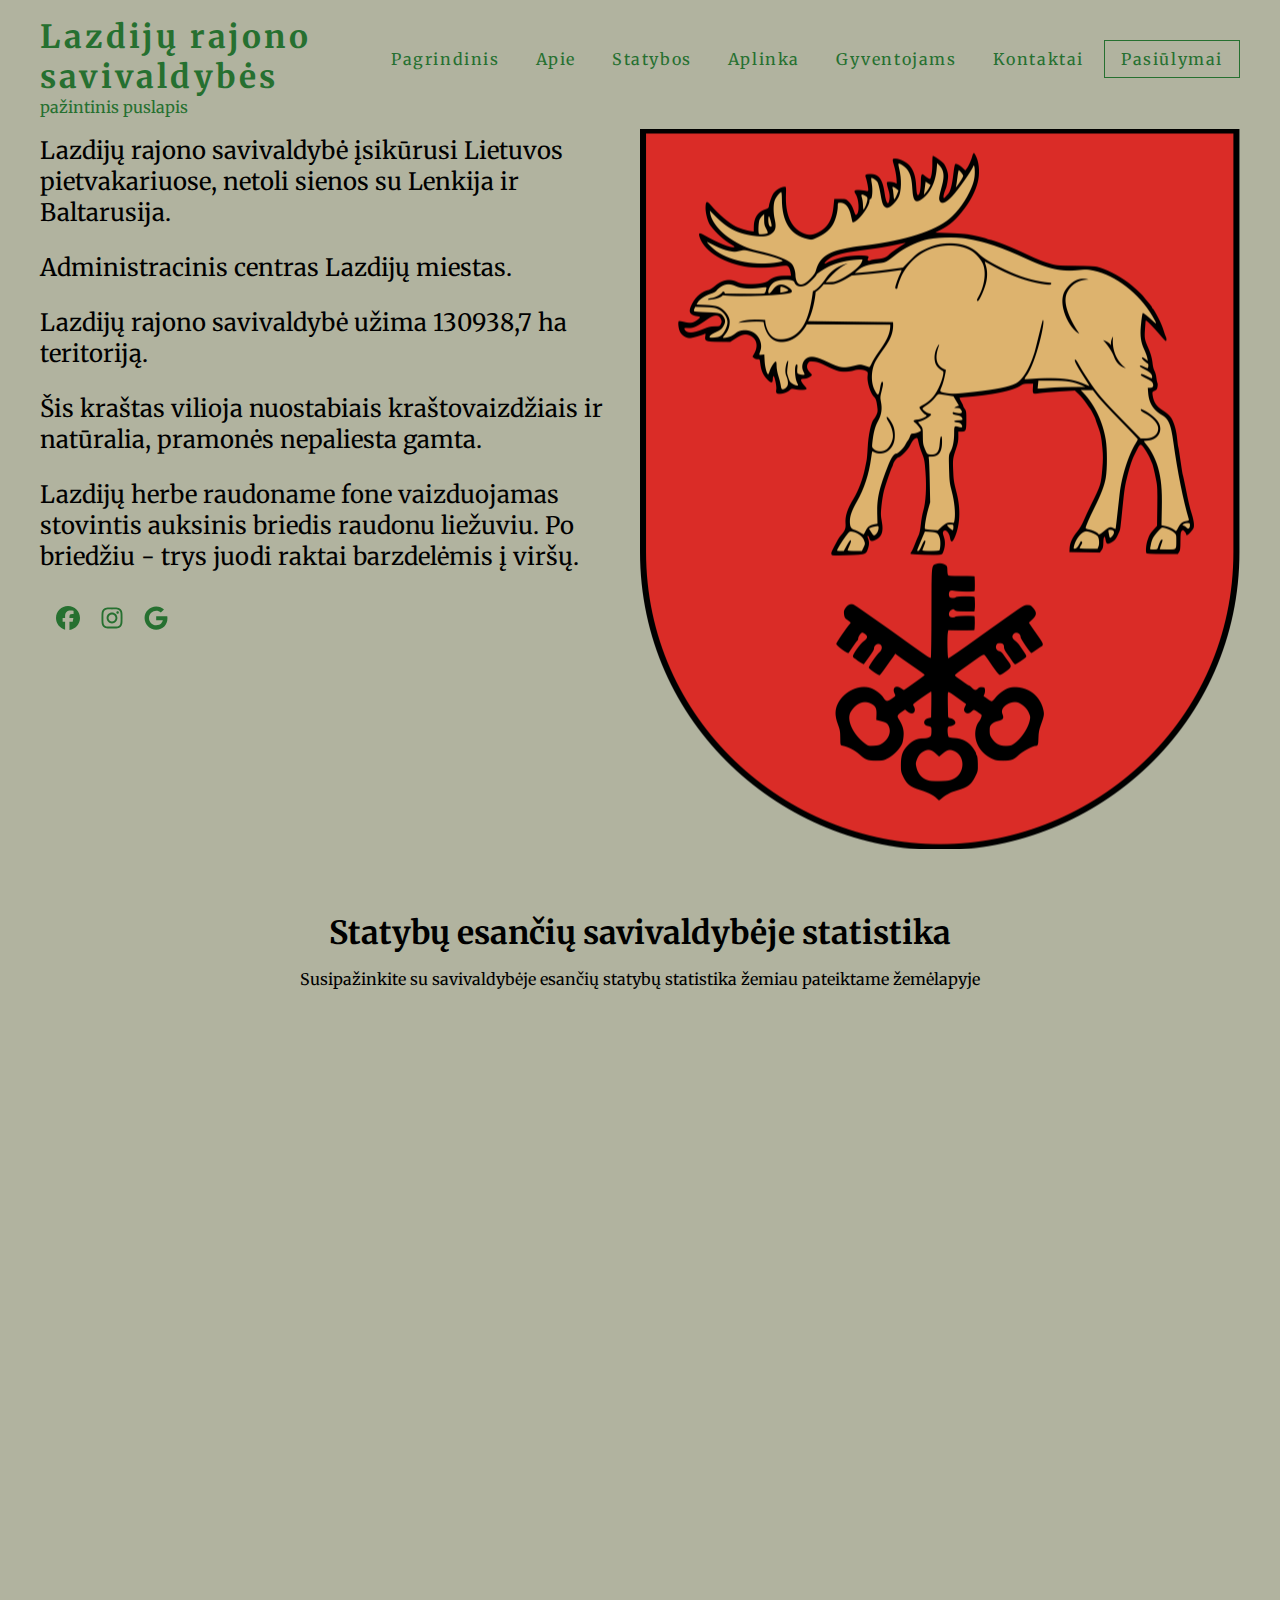
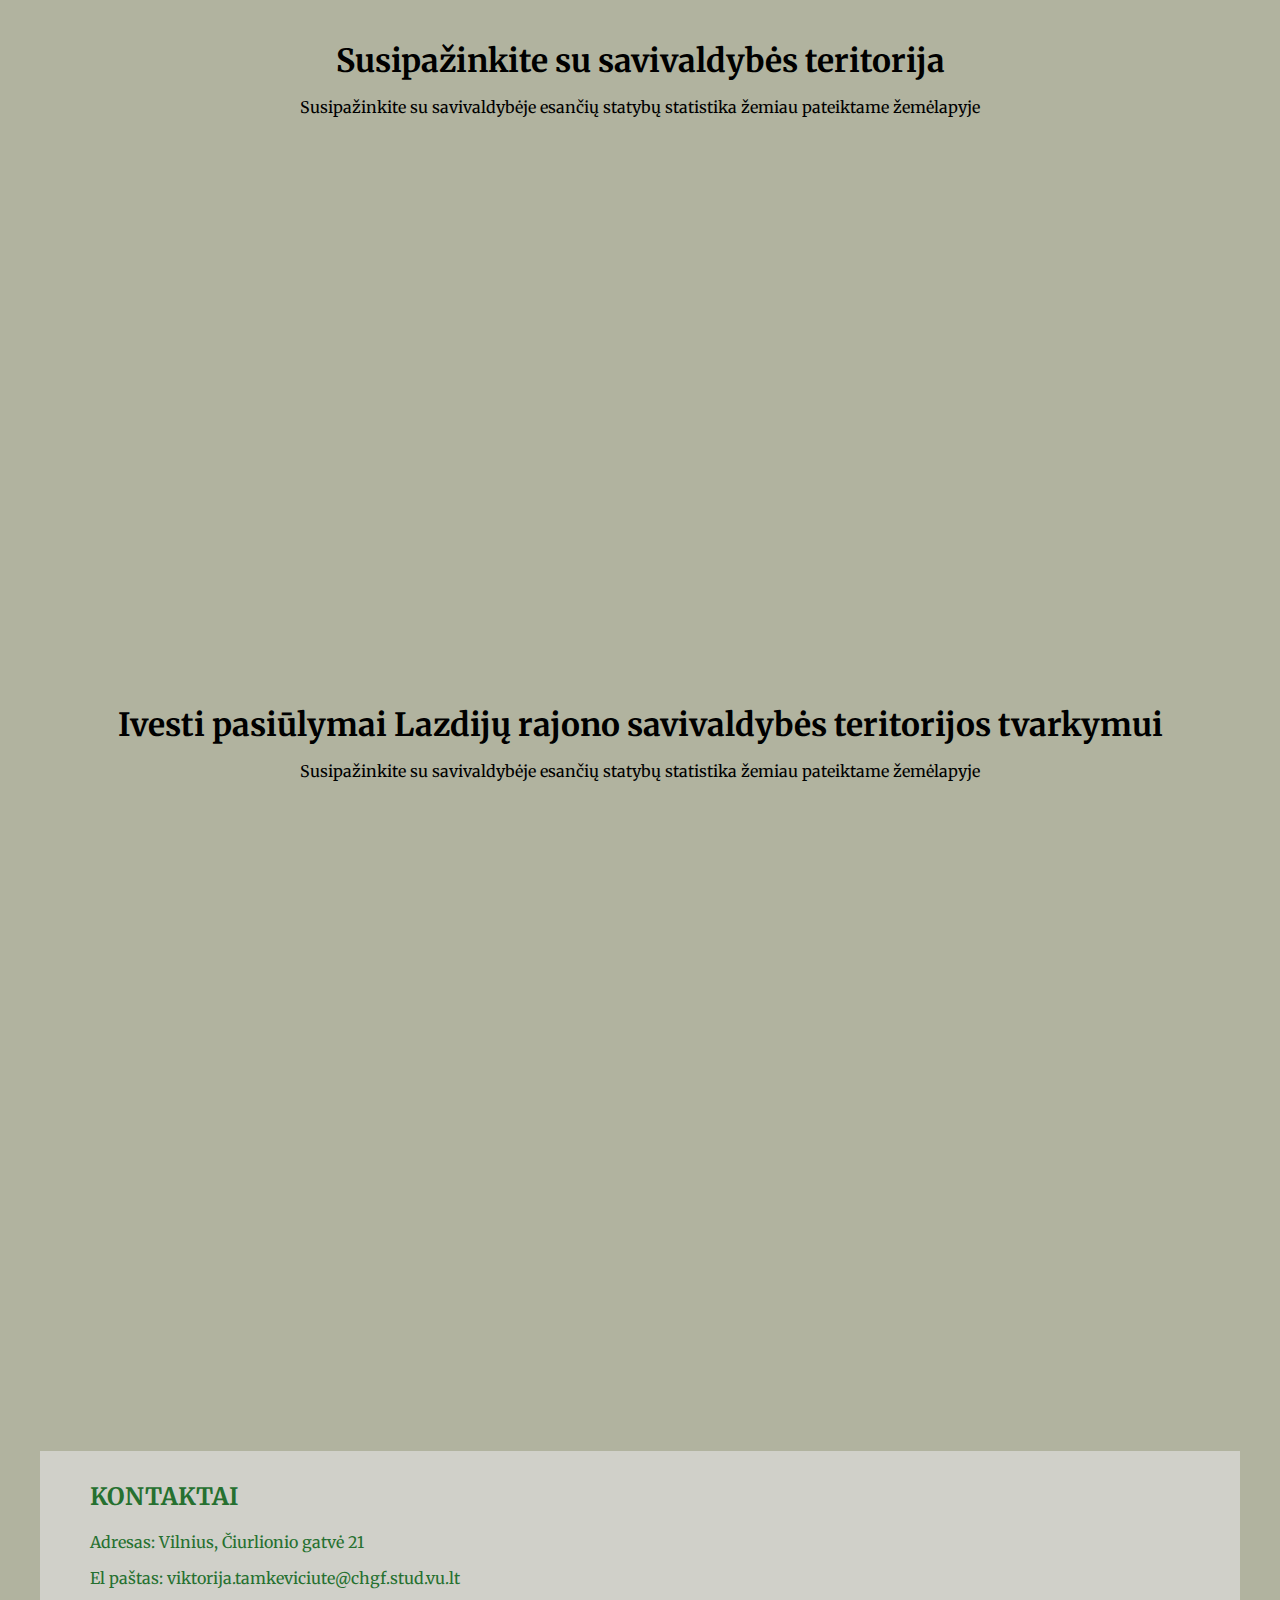
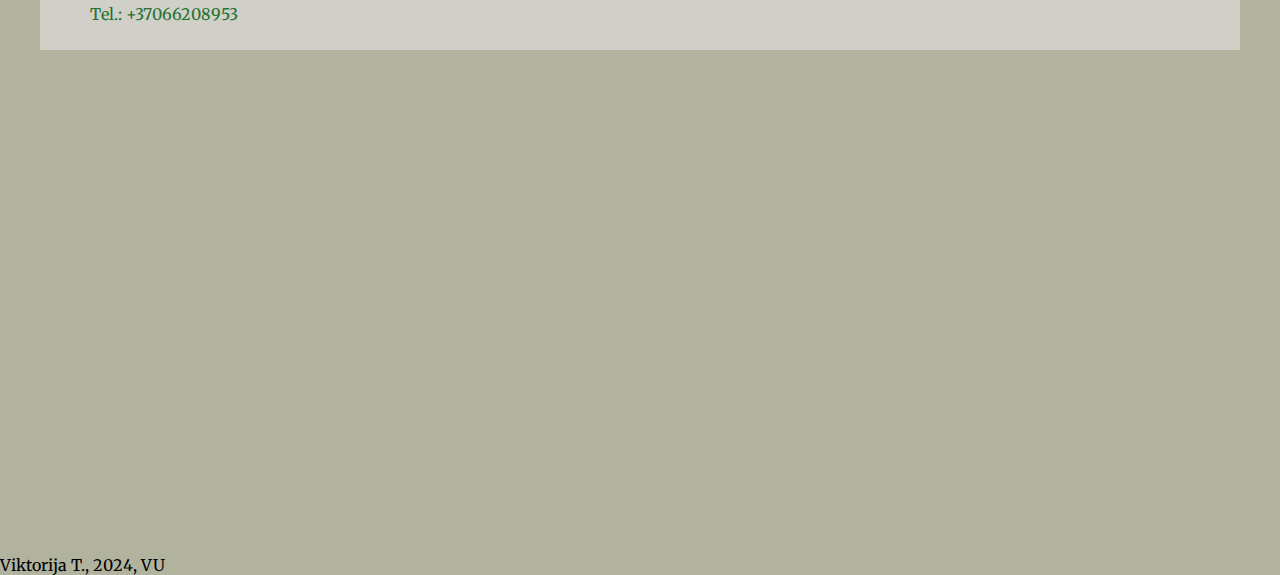
==== 4_darbas/index.html @ 9a382300 "Add files via upload" ====
<!DOCTYPE html>
<html lang="en">
  <head>
    <meta charset="UTF-8" />
    <meta name="viewport" content="width=device-width, initial-scale=1.0" >
    <title>Lazdijų rajono savivaldybė</title>
    <link rel="stylesheet" href="style/main.css" />

    <!-- Adding google fonts style -->
    <link rel="preconnect" href="https://fonts.googleapis.com" />
    <link rel="preconnect" href="https://fonts.gstatic.com" crossorigin />
    <link rel="preconnect" href="https://fonts.googleapis.com">
<link rel="preconnect" href="https://fonts.gstatic.com" crossorigin>
<link href="https://fonts.googleapis.com/css2?family=Merriweather:ital,wght@0,300;0,400;0,700;0,900;1,300;1,400;1,700;1,900&display=swap" rel="stylesheet">
  </head>
  <body>
    <div id="header">
      <div class="logo">
        <h1>Lazdijų rajono savivaldybės</h1>
        <p>pažintinis puslapis </p>
      </div>

      <div class="navigation">
        <a href="#index.html">Pagrindinis</a>
        <a href=>Apie</a>
        <a href="#map-statistics">Statybos</a>
        <a href=>Aplinka</a>
        <a href=>Gyventojams</a>
        <a href="#footer">Kontaktai</a>
        <a href="pranesk.html" class="btn-default">Pasiūlymai</a>
      </div>
    </div>

    <div id="intro">
      <div class="intro-img"></div>

      <div class="intro-text">
        
        <p>Lazdijų rajono savivaldybė įsikūrusi Lietuvos pietvakariuose, netoli sienos su Lenkija ir Baltarusija.</p>
        <p>Administracinis centras Lazdijų miestas.</p> 
        <p>Lazdijų rajono savivaldybė užima 130938,7 ha teritoriją.</p> 
        <p>Šis kraštas vilioja nuostabiais kraštovaizdžiais ir natūralia, pramonės nepaliesta gamta. </p>
        <p>Lazdijų herbe raudoname fone vaizduojamas stovintis auksinis briedis raudonu liežuviu. Po briedžiu - trys juodi raktai barzdelėmis į viršų. </p>
      </div>
        

    <div class="intro-social">
      <svg 
      xmlns="http://www.w3.org/2000/svg" 
      class="intro-icon"
      viewBox="0 0 512 512">
      
      <path 
      fill="currentColor"
      d="M512 256C512 114.6 397.4 0 256 0S0 114.6 0 256C0 376 82.7 476.8 194.2 504.5V334.2H141.4V256h52.8V222.3c0-87.1 39.4-127.5 125-127.5c16.2 0 44.2 3.2 55.7 6.4V172c-6-.6-16.5-1-29.6-1c-42 0-58.2 15.9-58.2 57.2V256h83.6l-14.4 78.2H287V510.1C413.8 494.8 512 386.9 512 256h0z"/>
    </svg>

      <svg
       xmlns="http://www.w3.org/2000/svg" 
      class="intro-icon"
      viewBox="0 0 448 512">
        <path 
        fill="currentColor"
        d="M224.1 141c-63.6 0-114.9 51.3-114.9 114.9s51.3 114.9 114.9 114.9S339 319.5 339 255.9 287.7 141 224.1 141zm0 189.6c-41.1 0-74.7-33.5-74.7-74.7s33.5-74.7 74.7-74.7 74.7 33.5 74.7 74.7-33.6 74.7-74.7 74.7zm146.4-194.3c0 14.9-12 26.8-26.8 26.8-14.9 0-26.8-12-26.8-26.8s12-26.8 26.8-26.8 26.8 12 26.8 26.8zm76.1 27.2c-1.7-35.9-9.9-67.7-36.2-93.9-26.2-26.2-58-34.4-93.9-36.2-37-2.1-147.9-2.1-184.9 0-35.8 1.7-67.6 9.9-93.9 36.1s-34.4 58-36.2 93.9c-2.1 37-2.1 147.9 0 184.9 1.7 35.9 9.9 67.7 36.2 93.9s58 34.4 93.9 36.2c37 2.1 147.9 2.1 184.9 0 35.9-1.7 67.7-9.9 93.9-36.2 26.2-26.2 34.4-58 36.2-93.9 2.1-37 2.1-147.8 0-184.8zM398.8 388c-7.8 19.6-22.9 34.7-42.6 42.6-29.5 11.7-99.5 9-132.1 9s-102.7 2.6-132.1-9c-19.6-7.8-34.7-22.9-42.6-42.6-11.7-29.5-9-99.5-9-132.1s-2.6-102.7 9-132.1c7.8-19.6 22.9-34.7 42.6-42.6 29.5-11.7 99.5-9 132.1-9s102.7-2.6 132.1 9c19.6 7.8 34.7 22.9 42.6 42.6 11.7 29.5 9 99.5 9 132.1s2.7 102.7-9 132.1z"/>
      </svg>
      
         <svg 
         xmlns="http://www.w3.org/2000/svg" 
         class="intro-icon"
         viewBox="0 0 488 512">
          <path 
          fill="currentColor"
          d="M488 261.8C488 403.3 391.1 504 248 504 110.8 504 0 393.2 0 256S110.8 8 248 8c66.8 0 123 24.5 166.3 64.9l-67.5 64.9C258.5 52.6 94.3 116.6 94.3 256c0 86.5 69.1 156.6 153.7 156.6 98.2 0 135-70.4 140.8-106.9H248v-85.3h236.1c2.3 12.7 3.9 24.9 3.9 41.4z"/>
        </svg>
    </div>

    
    

    <div id="map-statistics">
      <h3> Statybų esančių savivaldybėje statistika</h3>
      <p>
        Susipažinkite su savivaldybėje esančių statybų statistika žemiau pateiktame žemėlapyje
      </p>
      <div class="iframe-map">
        <iframe src="https://lazdijusav.000webhostapp.com/1_praktinis/?fbclid=IwAR0ei5nKjT_XnlvSgkSEYWovfhfNKPCKwbio-o-dUTYCLmKQ69P4eUsZxkY"></iframe>
      </div>
    </div>

    <div id="geoportal-map">
      <h3> Susipažinkite su savivaldybės teritorija</h3>
      <p>
        Susipažinkite su savivaldybėje esančių statybų statistika žemiau pateiktame žemėlapyje
      </p>
      <div class="iframe-map">
        <iframe src="https://vikatam.github.io/2_praktinis/"></iframe>
      </div>
    </div>

    <div id="content-maps">
      <h3> Ivesti pasiūlymai Lazdijų rajono savivaldybės teritorijos tvarkymui</h3>
      <p>
        Susipažinkite su savivaldybėje esančių statybų statistika žemiau pateiktame žemėlapyje
      </p>
      <div class="maps">
        <iframe src="https://vu-lt.maps.arcgis.com/apps/webappviewer/index.html?id=b3174d7bcd78442089cfe914199f2a8d"></iframe>
      </div>
    </div>

    
  
  
  


  <div id="footer">
  </div>


    <div class="contact-info">
      <h2>KONTAKTAI</h2>
      <p>Adresas: Vilnius, Čiurlionio gatvė 21</p>
      <p>El paštas: viktorija.tamkeviciute@chgf.stud.vu.lt</p>
      <p>Tel.: +37066208953</p>
    </div>

    <div class="map-container">
      <iframe src="https://www.google.com/maps/embed?pb=!1m18!1m12!1m3!1d2306.540074148644!2d25.257229976335385!3d54.68252317391567!2m3!1f0!2f0!3f0!3m2!1i1024!2i768!4f13.1!3m3!1m2!1s0x46dd940b3641eed1%3A0x3ec1ca5d498dc219!2sVU%20Chemijos%20ir%20geomoksl%C5%B3%20fakultetas!5e0!3m2!1slt!2slt!4v1715939649672!5m2!1slt!2slt" width="100%" height="450" style="border:0;" allowfullscreen="" loading="lazy"></iframe>
      </div>
    
</div>

    <div class="content-row">
      <div class="content-column">Viktorija T., 2024, VU</div>
  
    </div>

  </body>
</html>
---- 4_darbas/style/main.css ----
html, body {
    font-family: "Merriweather", serif;;
    background-color: #B1B39F;
    margin: 0;
    padding: 0;
  }
  
  html {
      scroll-behavior: smooth;
  }
  
  @media screen and (prefers-reduced-motion: reduce) {
      html {
          scroll-behavior: auto;
      }
  }
  
  /* 
  
    Header
  
  */
  
  #header {
    width: 1200px;
    margin: 0 auto;
    color: #267030;
    padding: 1px 0;
  }
  
  .logo {
    width: 25%;
    float: left;
    padding: 1em 0;
  }
  
    .logo h1, .logo p {
      margin: 0;
      padding: 0;
    }
  
    .logo h1 {
      
      letter-spacing: 0.1em;
    }
  
  .navigation {
    float: right;
    text-align: right;
    color:#267030;
    padding-top: 3em;
    width: 75%;
  }
  
    .navigation a {
      padding: 0.5em 1em;
      text-decoration: none;
      letter-spacing: 0.10em;
      color: #267030;
    }
  
    .navigation a:hover {
      color: #D1D4BC;
    }
  
  /* 
  
    Intro
  
  */
  
  #intro {
    width: 1200px;
    margin: 0 auto;
    padding: 1px 0;
  }

  .intro-img {
    height: 600px;
    background-image: url(../img/Lazdijai_COA.svg1.png);
    background-size:auto;
    background-position: center;
    width: 50%;
    margin-top: 60px;
    padding-top: 120px;
    float: right;
    
  }



  /* 
    Stilius skirtas mygtukams
  */
  
  .btn-default {
    border: 1px solid #267030;
  }
  
    .btn-default:hover {
    background-color:#818274;
    color: #267030;
    }
  
  
  
  .intro-icon {
    height: 1.5em;
    width: 1.5em;
    margin-left: 1em;
    
  }
  
    .intro-icon:hover {
      color: #D1D4BC;  }
  
  .intro-text {
    font-size: 1.5em;
    padding-top: 4.5em;
    width: 50%;
  }
  
  


  .intro-social {
    
    float: left;
    text-align: right;
    color:#267030;
    
    margin: 0 auto;
    padding: 10px 0;

 }
  
  #map-statistics {
    text-align: center;
    padding-top: 2em;
    clear: both;
  }
  h3 {
    font-size: 2em;
    margin-bottom: 0em;
    text-align: center;
  }
  
  .iframe-map iframe {
    width: 100%;
    height: 600px;
    border: 0;
  }
   
  #content-maps {
    text-align: center;
    padding-top: 2em;
    clear: both;
  }

  .maps iframe {
    width: 100%;
    height: 600px;
    border: 0;
    clear: both;
  }

  #geoportal-map {
    width: 100%;
    height: 600px;
    border: 0;
    text-align: center;
    
    
  }

  .contact-info {
    width: 1100px;
    margin: 50px auto;
    color:#267030;;
    padding: 10px 50px;
    background-color: #d0d0c9;
  }
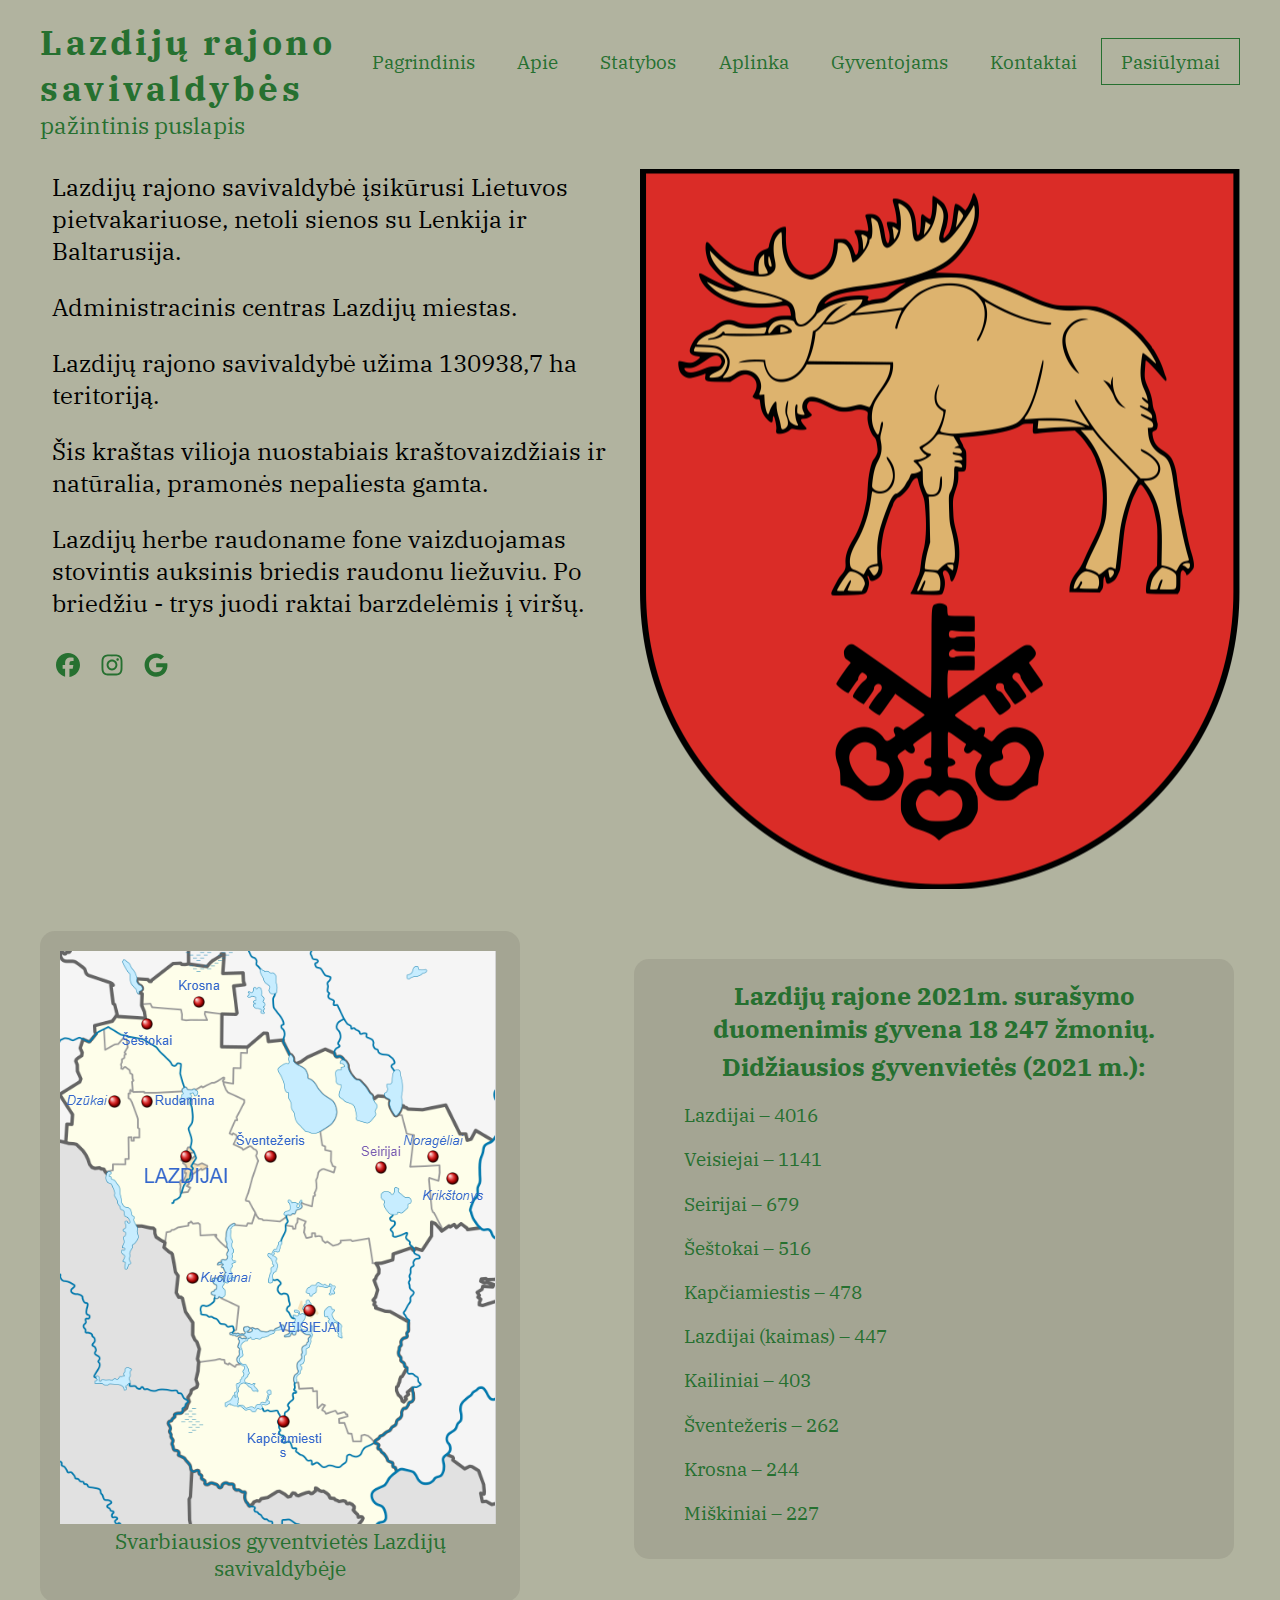
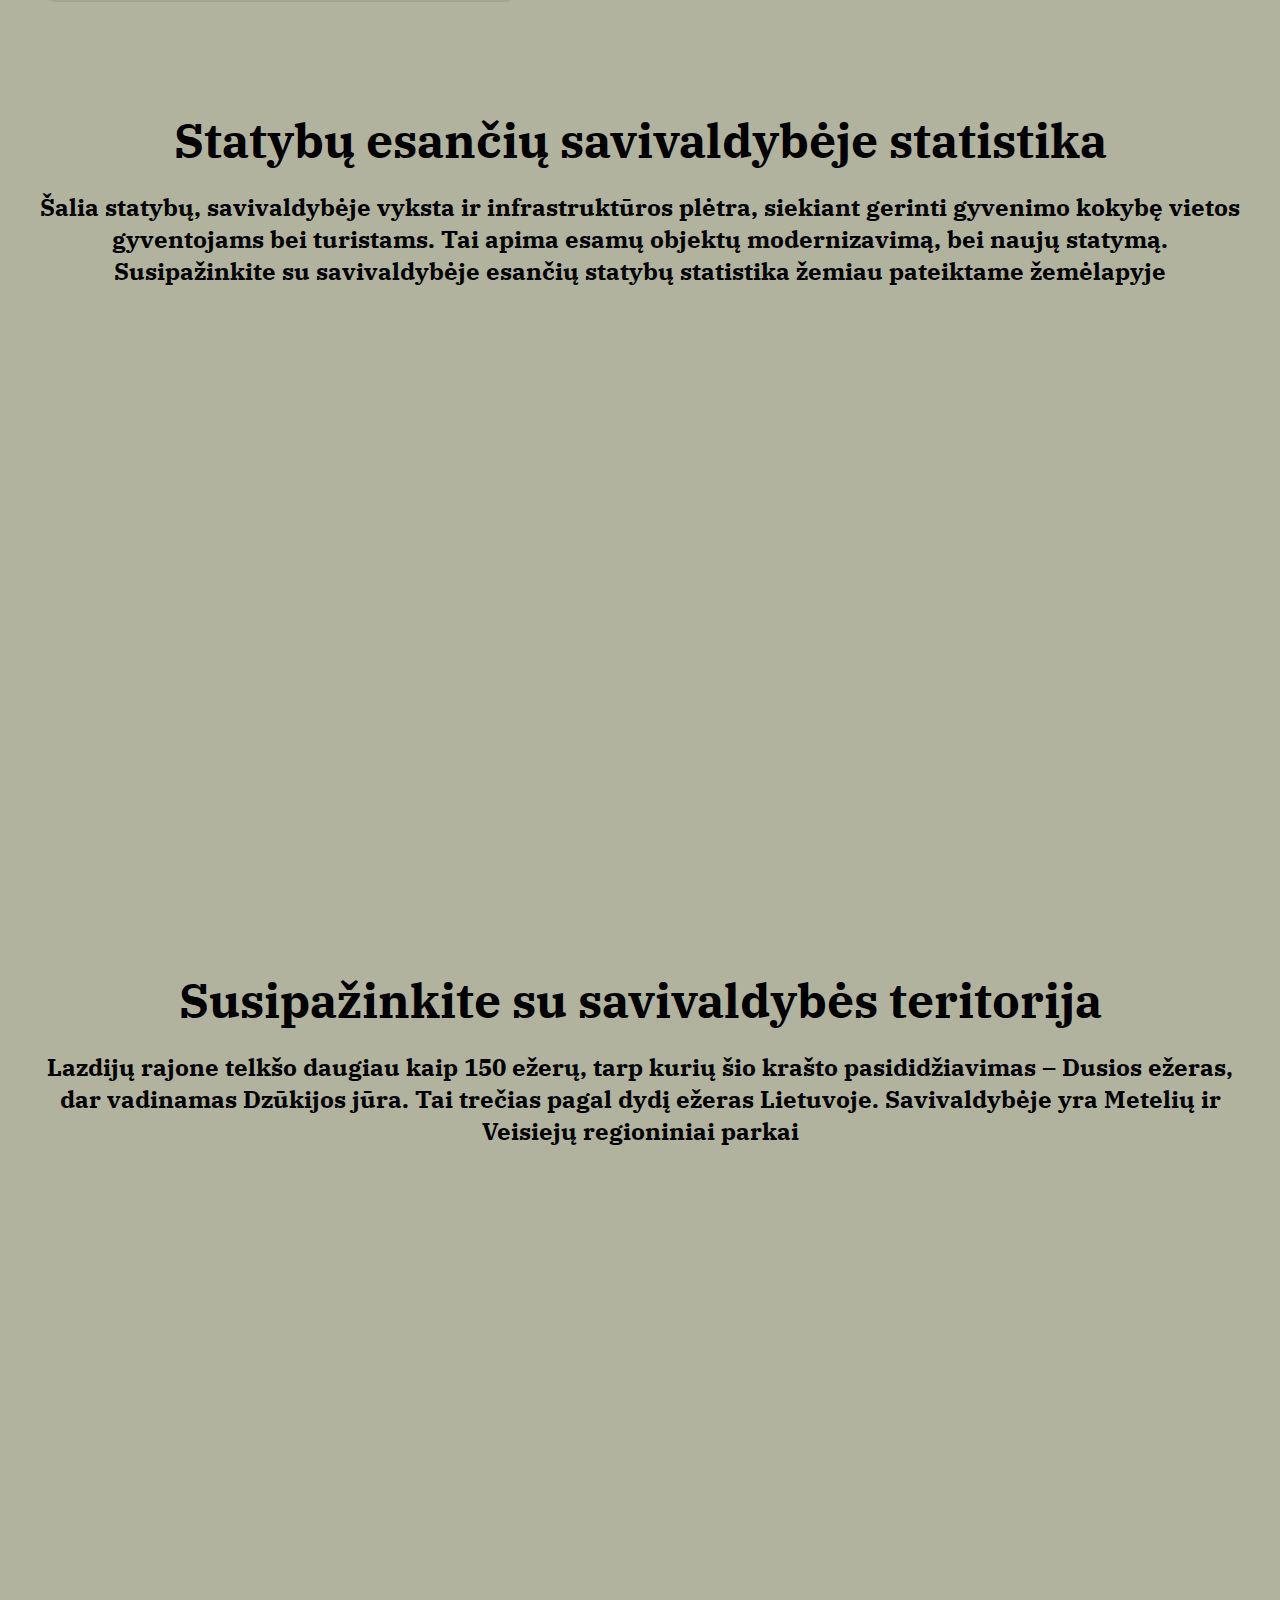
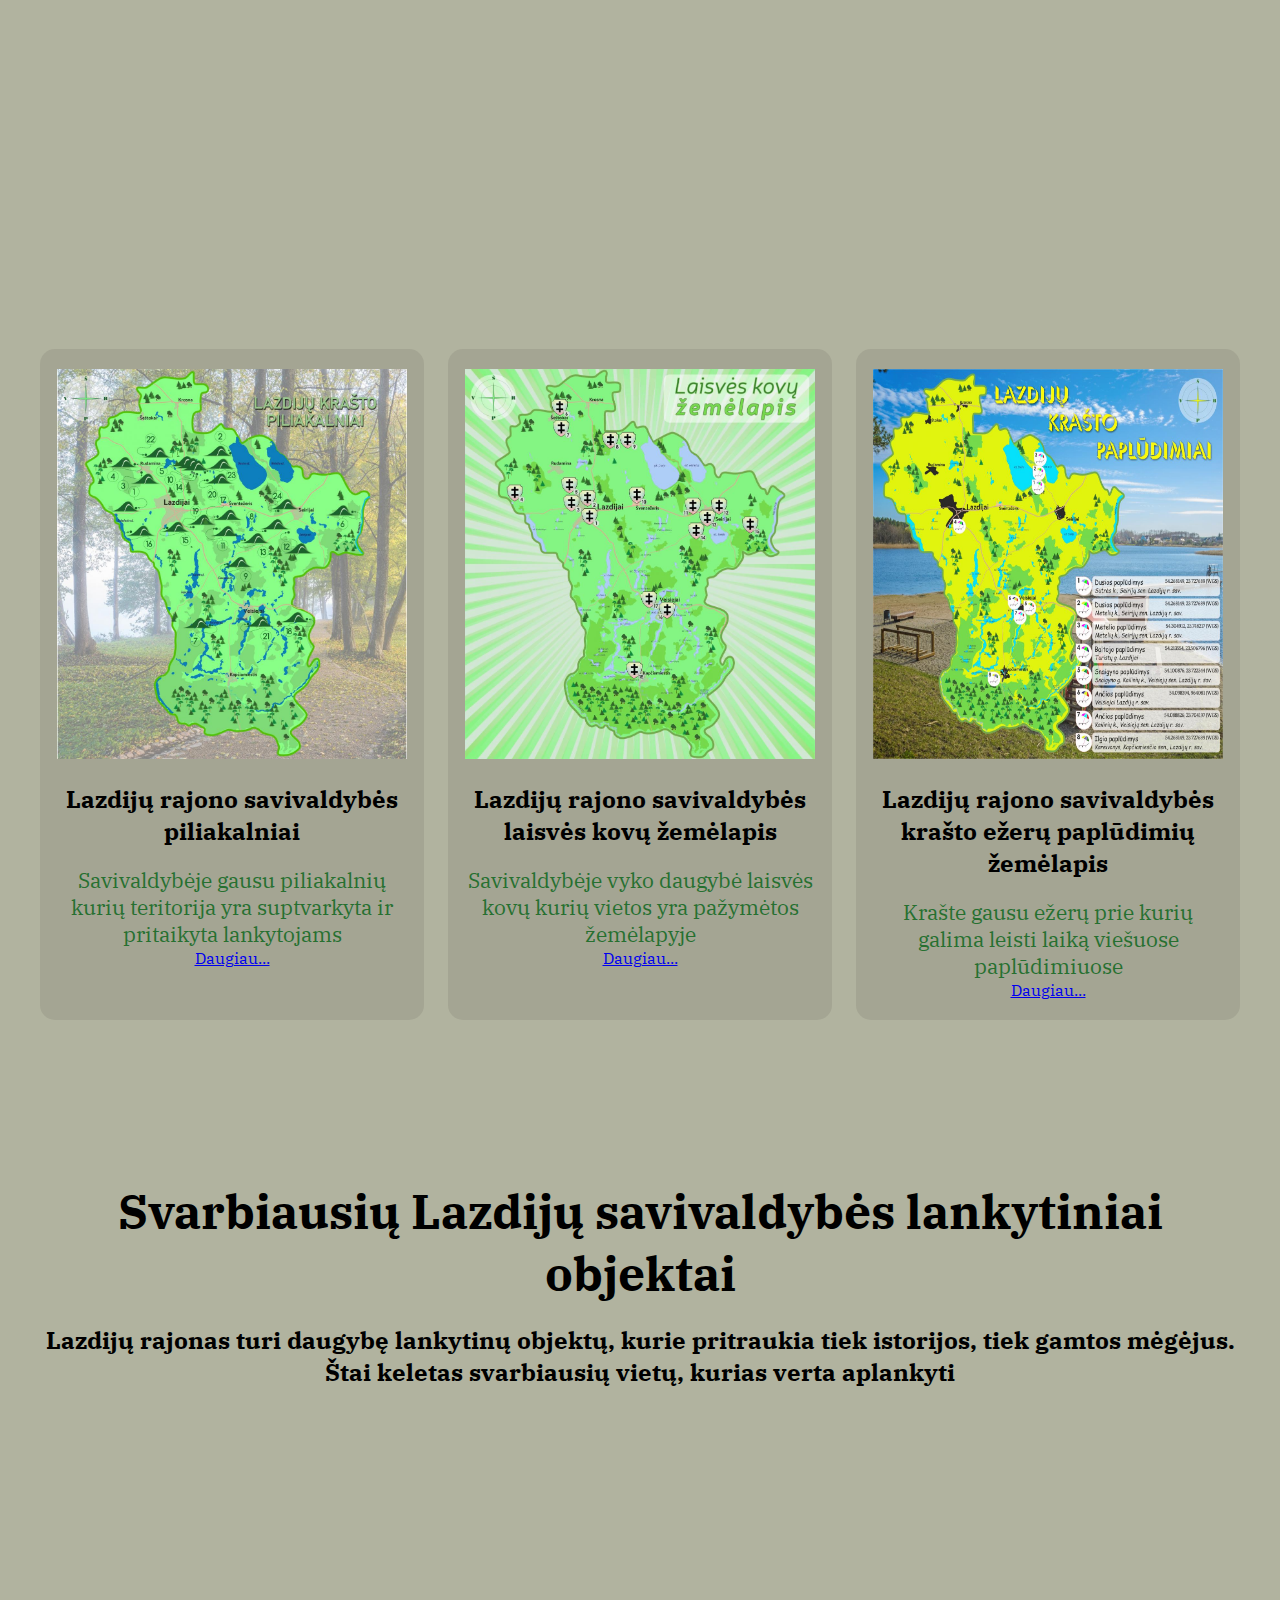
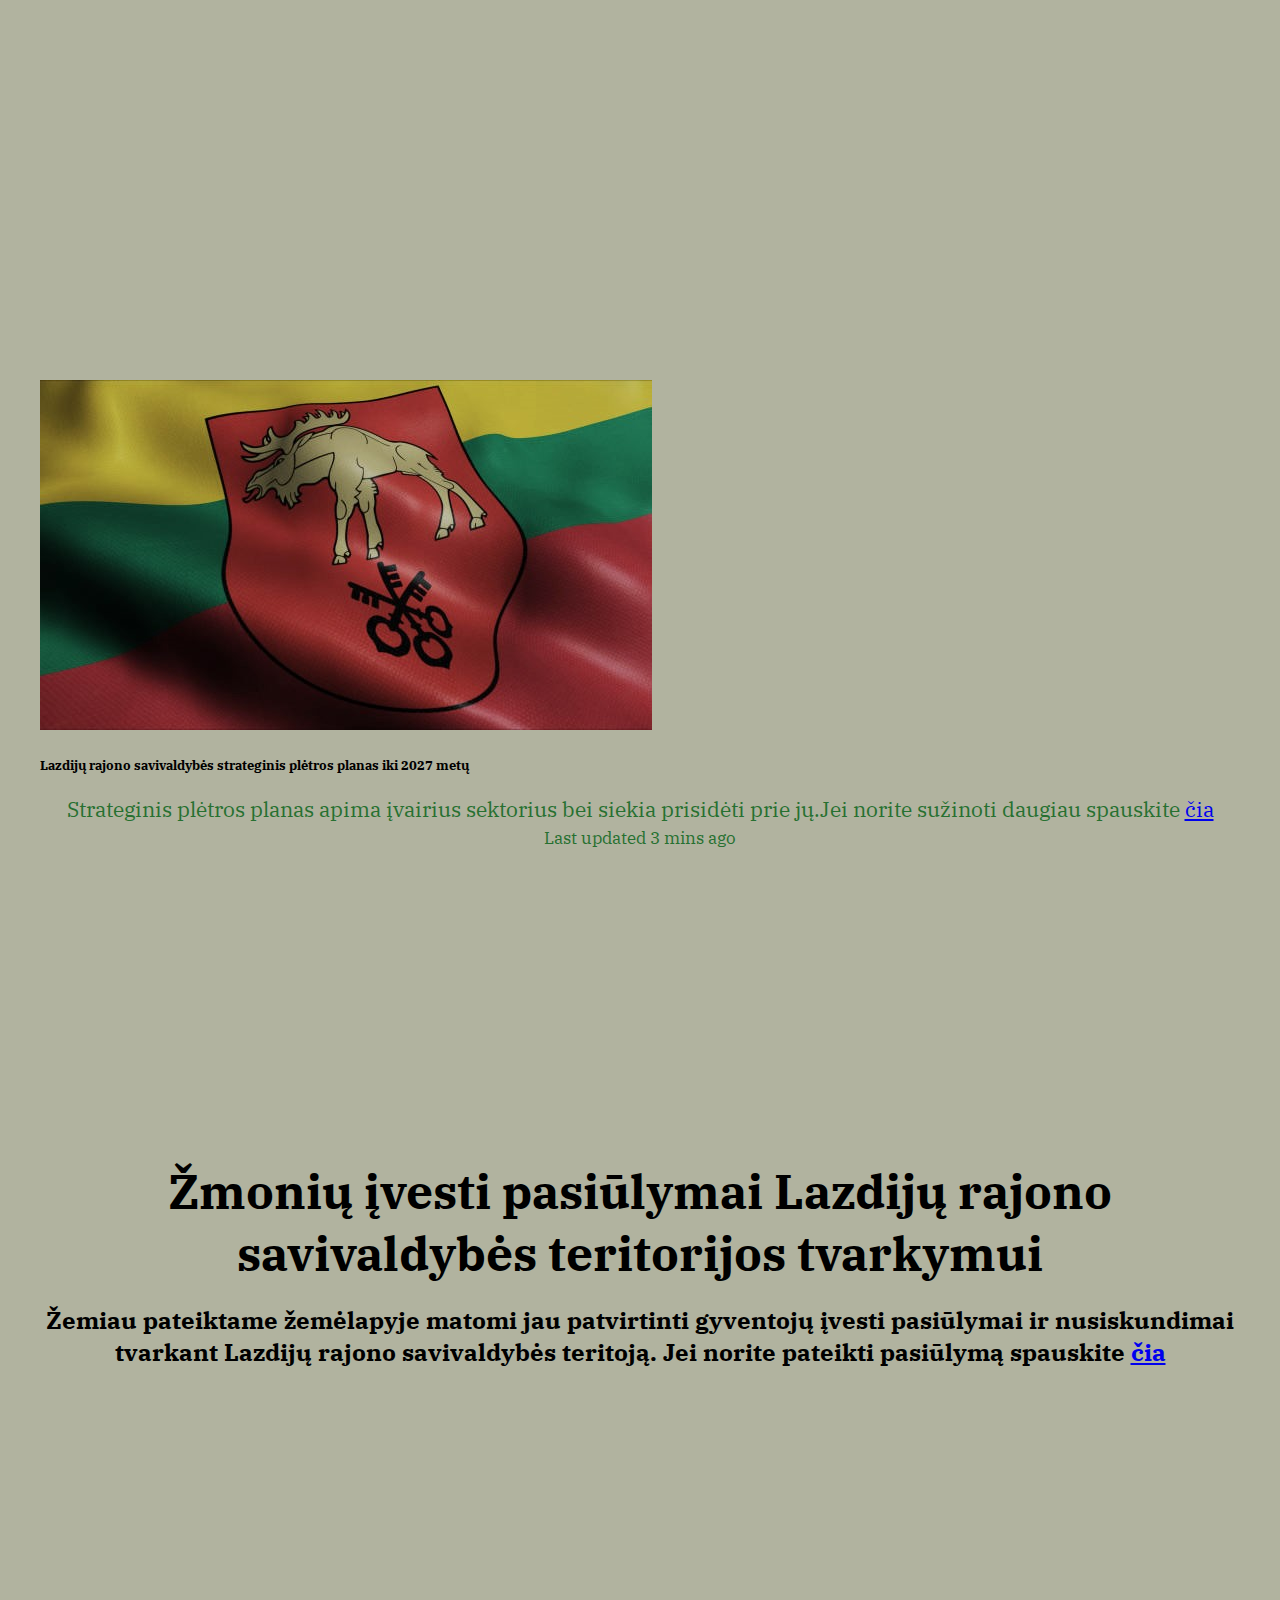
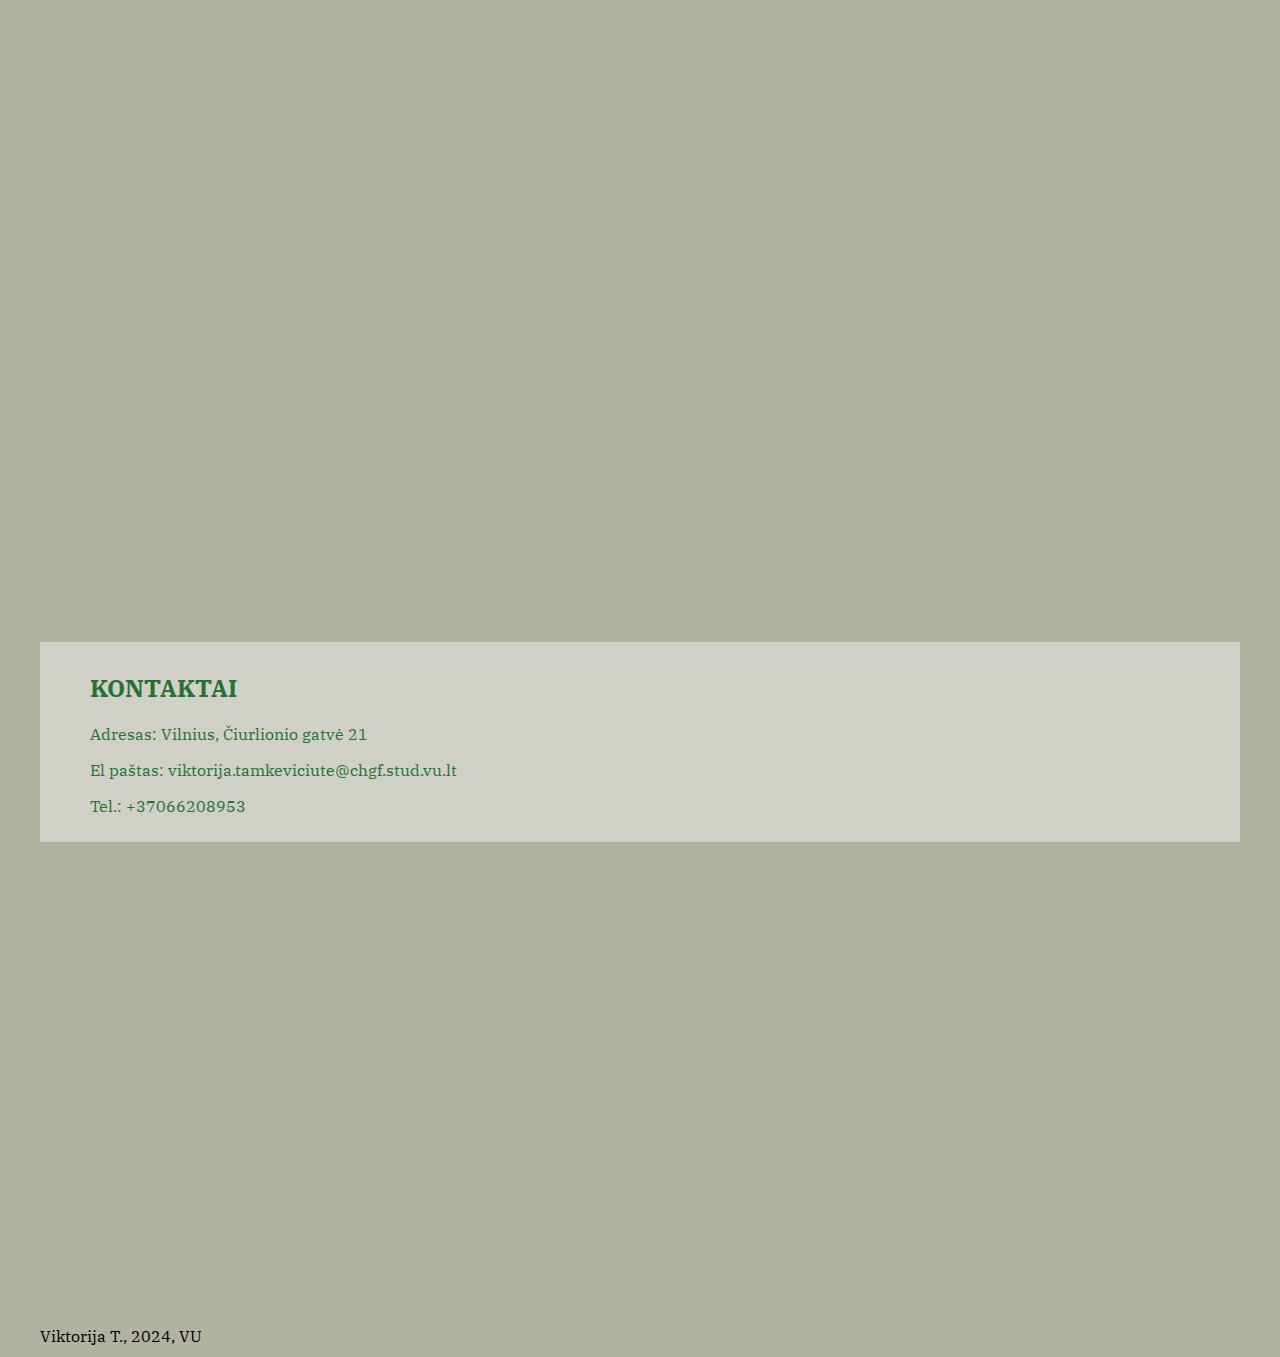
==== commit 924d8c60: "Mega pakeitimai" ====
--- a/4_darbas/index.html
+++ b/4_darbas/index.html
@@ -7,11 +7,10 @@
     <link rel="stylesheet" href="style/main.css" />
 
     <!-- Adding google fonts style -->
-    <link rel="preconnect" href="https://fonts.googleapis.com" />
-    <link rel="preconnect" href="https://fonts.gstatic.com" crossorigin />
     <link rel="preconnect" href="https://fonts.googleapis.com">
 <link rel="preconnect" href="https://fonts.gstatic.com" crossorigin>
-<link href="https://fonts.googleapis.com/css2?family=Merriweather:ital,wght@0,300;0,400;0,700;0,900;1,300;1,400;1,700;1,900&display=swap" rel="stylesheet">
+<link href="https://fonts.googleapis.com/css2?family=Bitter:ital,wght@0,100..900;1,100..900&family=IBM+Plex+Serif:ital,wght@0,100;0,200;0,300;0,400;0,500;0,600;0,700;1,100;1,200;1,300;1,400;1,500;1,600;1,700&family=Lexend:wght@100..900&family=Libre+Baskerville:ital,wght@0,400;0,700;1,400&family=Lora:ital,wght@0,400..700;1,400..700&family=Noto+Serif:ital,wght@0,100..900;1,100..900&display=swap" rel="stylesheet">
+
   </head>
   <body>
     <div id="header">
@@ -20,15 +19,18 @@
         <p>pažintinis puslapis </p>
       </div>
 
-      <div class="navigation">
-        <a href="#index.html">Pagrindinis</a>
-        <a href=>Apie</a>
-        <a href="#map-statistics">Statybos</a>
-        <a href=>Aplinka</a>
-        <a href=>Gyventojams</a>
-        <a href="#footer">Kontaktai</a>
-        <a href="pranesk.html" class="btn-default">Pasiūlymai</a>
-      </div>
+      
+        <div class="navigation">
+          <a href="index.html#header">Pagrindinis</a>
+          <a href="index.html#apie">Apie</a>
+          <a href="index.html#map-statistics">Statybos</a>
+          <a href="index.html#geoportal-map">Aplinka</a>
+          <a href="index.html#content-maps">Gyventojams</a>
+          <a href="kontaktai.html">Kontaktai</a>
+          <a href="pranesk.html" class="btn-default">Pasiūlymai</a>
+        </div>
+      </div>
+     
     </div>
 
     <div id="intro">
@@ -36,7 +38,7 @@
 
       <div class="intro-text">
         
-        <p>Lazdijų rajono savivaldybė įsikūrusi Lietuvos pietvakariuose, netoli sienos su Lenkija ir Baltarusija.</p>
+        <p> Lazdijų rajono savivaldybė įsikūrusi Lietuvos pietvakariuose, netoli sienos su Lenkija ir Baltarusija.</p>
         <p>Administracinis centras Lazdijų miestas.</p> 
         <p>Lazdijų rajono savivaldybė užima 130938,7 ha teritoriją.</p> 
         <p>Šis kraštas vilioja nuostabiais kraštovaizdžiais ir natūralia, pramonės nepaliesta gamta. </p>
@@ -72,68 +74,148 @@
           fill="currentColor"
           d="M488 261.8C488 403.3 391.1 504 248 504 110.8 504 0 393.2 0 256S110.8 8 248 8c66.8 0 123 24.5 166.3 64.9l-67.5 64.9C258.5 52.6 94.3 116.6 94.3 256c0 86.5 69.1 156.6 153.7 156.6 98.2 0 135-70.4 140.8-106.9H248v-85.3h236.1c2.3 12.7 3.9 24.9 3.9 41.4z"/>
         </svg>
-    </div>
+        </div>
+
+        <!-- Apie -->
 
     
+        <div id="apie">
+
+         <div class="card" style="width: 30rem;">
+         <img src="img/Ekrano kopija 2024-05-19 232248.png" class="card-img-sav" alt="Svarbiausios gyvenvietės savivaldybėje">
+         <div class="card-body">
+          <p class="card-text">Svarbiausios gyventvietės Lazdijų savivaldybėje</p>      
+          </div>
+         </div>
+   
+       <div class="aprasymas">
+        
+        <h3>Lazdijų rajone 2021m. surašymo duomenimis gyvena 18 247 žmonių. </h3>
+        <h3>Didžiausios gyvenvietės (2021 m.):</h3>
+
+        <p>Lazdijai – 4016 </p>
+        <p>Veisiejai – 1141</p>
+        <p>Seirijai – 679</p>
+        <p>Šeštokai – 516</p>
+        <p>Kapčiamiestis – 478</p>
+        <p>Lazdijai (kaimas) – 447</p>
+        <p>Kailiniai – 403</p>
+        <p>Šventežeris – 262</p>
+        <p>Krosna – 244</p>
+        <p>Miškiniai – 227</p> 
+      </div>
     
-
-    <div id="map-statistics">
-      <h3> Statybų esančių savivaldybėje statistika</h3>
-      <p>
-        Susipažinkite su savivaldybėje esančių statybų statistika žemiau pateiktame žemėlapyje
-      </p>
-      <div class="iframe-map">
-        <iframe src="https://lazdijusav.000webhostapp.com/1_praktinis/?fbclid=IwAR0ei5nKjT_XnlvSgkSEYWovfhfNKPCKwbio-o-dUTYCLmKQ69P4eUsZxkY"></iframe>
-      </div>
-    </div>
-
-    <div id="geoportal-map">
+      
+
+      <div id="map-statistics">
+        <h3> Statybų esančių savivaldybėje statistika</h3>
+         <h2>
+          Šalia statybų, savivaldybėje vyksta ir infrastruktūros plėtra, siekiant gerinti gyvenimo kokybę vietos gyventojams bei turistams. Tai apima esamų objektų modernizavimą, bei naujų statymą. Susipažinkite su savivaldybėje esančių statybų statistika žemiau pateiktame žemėlapyje
+         </h2>
+         <div class="iframe-map">
+         <iframe src="https://lazdijusav.000webhostapp.com/1_praktinis/?fbclid=IwAR0ei5nKjT_XnlvSgkSEYWovfhfNKPCKwbio-o-dUTYCLmKQ69P4eUsZxkY"></iframe>
+         </div>
+
+        </div>
+         
+     </div>
+     
+
+     <div id="geoportal-map">
       <h3> Susipažinkite su savivaldybės teritorija</h3>
-      <p>
-        Susipažinkite su savivaldybėje esančių statybų statistika žemiau pateiktame žemėlapyje
-      </p>
-      <div class="iframe-map">
-        <iframe src="https://vikatam.github.io/2_praktinis/"></iframe>
+       <h2>
+        Lazdijų rajone telkšo daugiau kaip 150 ežerų, tarp kurių šio krašto pasididžiavimas – Dusios ežeras, dar vadinamas Dzūkijos jūra. Tai trečias pagal dydį ežeras Lietuvoje. Savivaldybėje yra Metelių ir Veisiejų regioniniai parkai 
+       </h2>
+      <div class="maps">
+        <iframe src="/2_darbas/"></iframe>
+      </div>
+    </div>
+
+<div id="turizmas">
+
+
+  <div class="atskiri" style="width: 18rem;">
+    <img src="img/Lazdijų krašto piliakalniai 1.jpg" class="card-img-top" alt=" Lazdijų rajono savivaldybės piliakalniai">
+    <div class="card-body">
+      <h2 class="card-title">Lazdijų rajono savivaldybės piliakalniai</h2>
+      <p class="card-text">Savivaldybėje gausu piliakalnių kurių teritorija yra suptvarkyta ir pritaikyta lankytojams</p>
+      <a href="https://www.lazdijai-turizmas.lt/data/ckfinder/files/Lazdij%c5%b3+kra%c5%a1to+piliakalni%c5%b3+%c5%beem%c4%97lapis.pdf" class="btn btn-primary">Daugiau...</a>
+    </div>
+  </div>
+
+  <div class="atskiri" style="width: 18rem;">
+    <img src="img/Laisvės kovų žemėlapis 1.jpg" class="card-img-top" alt=" Lazdijų rajono laisv4s kovos">
+    <div class="card-body">
+      <h2 class="card-title">Lazdijų rajono savivaldybės laisvės kovų žemėlapis</h2>
+      <p class="card-text">Savivaldybėje vyko daugybė laisvės kovų kurių vietos yra pažymėtos žemėlapyje</p>
+      <a href="https://www.lazdijai-turizmas.lt/data/ckfinder/files/Laisv%c4%97s+kov%c5%b3+%c5%beem%c4%97lapis.pdf" class="btn btn-primary">Daugiau...</a>
+    </div>
+  </div>
+  
+  <div class="atskiri" style="width: 18rem;">
+    <img src="img/Paplūdimių žemėlapis 2.jpg" class="card-img-top" alt=" Lazdijų rajono savivaldybės paplūdymiai">
+    <div class="card-body">
+      <h2 class="card-title">Lazdijų rajono savivaldybės krašto ežerų paplūdimių žemėlapis</h2>
+      <p class="card-text">Krašte gausu ežerų prie kurių galima leisti laiką viešuose paplūdimiuose</p>
+      <a href="https://www.lazdijai-turizmas.lt/data/ckfinder/files/Leidinys+%C5%BEvejyba+Lazdij%C5%B3+rajone.pdf" class="btn btn-primary">Daugiau...</a>
+    </div>
+  </div>
+
+</div>
+
+   
+
+    <div id="atlasas">
+      <h3> Svarbiausių Lazdijų savivaldybės lankytiniai objektai</h3>
+       <h2>
+        Lazdijų rajonas turi daugybę lankytinų objektų, kurie pritraukia tiek istorijos, tiek gamtos mėgėjus. Štai keletas svarbiausių vietų, kurias verta aplankyti
+       </h2>
+      <div class="iframe-atlasas">
+        <iframe src="/2_darbas/atlasas.html"></iframe>
+      </div>
+    </div>
+
+    <div class="planas">
+      <img src="img/istockphoto-1343363440-612x612.jpg" class="card-img-planavimas" >
+      <div class="planavimas">
+        <h5 class="card-title">Lazdijų rajono savivaldybės strateginis plėtros planas iki 2027 metų</h5>
+        <p class="card-text">Strateginis plėtros planas apima įvairius sektorius bei siekia prisidėti prie jų.Jei norite sužinoti daugiau spauskite <a href="https://www.lazdijai.lt/data/public/uploads/2020/12/spp-iki-2027-m..pdf" data-bs-toggle="tooltip" data-bs-title="Default tooltip">čia</a>
+        </p>
+        <p class="card-text"><small class="text-body-secondary">Last updated 3 mins ago</small></p>
       </div>
     </div>
 
     <div id="content-maps">
-      <h3> Ivesti pasiūlymai Lazdijų rajono savivaldybės teritorijos tvarkymui</h3>
-      <p>
-        Susipažinkite su savivaldybėje esančių statybų statistika žemiau pateiktame žemėlapyje
-      </p>
+      <h3> Žmonių įvesti pasiūlymai Lazdijų rajono savivaldybės teritorijos tvarkymui</h3>
+      <h2>
+        Žemiau pateiktame žemėlapyje matomi jau patvirtinti gyventojų įvesti pasiūlymai ir nusiskundimai tvarkant Lazdijų rajono savivaldybės teritoją. Jei norite pateikti pasiūlymą spauskite <a href="pranesk.html" data-bs-toggle="tooltip" data-bs-title="Default tooltip">čia</a>
+      </h2>
+      
       <div class="maps">
         <iframe src="https://vu-lt.maps.arcgis.com/apps/webappviewer/index.html?id=b3174d7bcd78442089cfe914199f2a8d"></iframe>
       </div>
     </div>
 
-    
-  
-  
-  
-
-
-  <div id="footer">
-  </div>
-
-
-    <div class="contact-info">
-      <h2>KONTAKTAI</h2>
-      <p>Adresas: Vilnius, Čiurlionio gatvė 21</p>
-      <p>El paštas: viktorija.tamkeviciute@chgf.stud.vu.lt</p>
-      <p>Tel.: +37066208953</p>
-    </div>
-
-    <div class="map-container">
-      <iframe src="https://www.google.com/maps/embed?pb=!1m18!1m12!1m3!1d2306.540074148644!2d25.257229976335385!3d54.68252317391567!2m3!1f0!2f0!3f0!3m2!1i1024!2i768!4f13.1!3m3!1m2!1s0x46dd940b3641eed1%3A0x3ec1ca5d498dc219!2sVU%20Chemijos%20ir%20geomoksl%C5%B3%20fakultetas!5e0!3m2!1slt!2slt!4v1715939649672!5m2!1slt!2slt" width="100%" height="450" style="border:0;" allowfullscreen="" loading="lazy"></iframe>
-      </div>
-    
-</div>
-
-    <div class="content-row">
-      <div class="content-column">Viktorija T., 2024, VU</div>
-  
-    </div>
+
+
+    <div id="footer">
+
+
+
+      <div class="contact-info">
+        <h2>KONTAKTAI</h2>
+        <p>Adresas: Vilnius, Čiurlionio gatvė 21</p>
+        <p>El paštas: viktorija.tamkeviciute@chgf.stud.vu.lt</p>
+        <p>Tel.: +37066208953</p>
+      </div>
+ 
+       <div class="map-container">
+        <iframe src="https://www.google.com/maps/embed?pb=!1m18!1m12!1m3!1d2306.540074148644!2d25.257229976335385!3d54.68252317391567!2m3!1f0!2f0!3f0!3m2!1i1024!2i768!4f13.1!3m3!1m2!1s0x46dd940b3641eed1%3A0x3ec1ca5d498dc219!2sVU%20Chemijos%20ir%20geomoksl%C5%B3%20fakultetas!5e0!3m2!1slt!2slt!4v1715939649672!5m2!1slt!2slt" width="100%" height="450" style="border:0;" allowfullscreen="" loading="lazy"></iframe>
+       </div>
+     
+   
+     
+       <div class="content-column">Viktorija T., 2024, VU</div>
 
   </body>
 </html>--- a/4_darbas/style/main.css
+++ b/4_darbas/style/main.css
@@ -1,8 +1,11 @@
 html, body {
-    font-family: "Merriweather", serif;;
+    
+    font-family: "IBM Plex Serif", sans-serif;
     background-color: #B1B39F;
     margin: 0;
     padding: 0;
+    
+    
   }
   
   html {
@@ -13,6 +16,7 @@
       html {
           scroll-behavior: auto;
       }
+
   }
   
   /* 
@@ -32,6 +36,7 @@
     width: 25%;
     float: left;
     padding: 1em 0;
+    font-size: 1.1em;
   }
   
     .logo h1, .logo p {
@@ -39,9 +44,14 @@
       padding: 0;
     }
   
+     .logo p {
+font-size: 1.3em;
+     }
+
     .logo h1 {
       
       letter-spacing: 0.1em;
+      
     }
   
   .navigation {
@@ -50,13 +60,15 @@
     color:#267030;
     padding-top: 3em;
     width: 75%;
+    
   }
   
     .navigation a {
       padding: 0.5em 1em;
       text-decoration: none;
-      letter-spacing: 0.10em;
       color: #267030;
+      transition: 1s;
+      font-size: 1.2em;
     }
   
     .navigation a:hover {
@@ -81,7 +93,7 @@
     background-size:auto;
     background-position: center;
     width: 50%;
-    margin-top: 60px;
+    margin-top: 95px;
     padding-top: 120px;
     float: right;
     
@@ -116,31 +128,84 @@
   
   .intro-text {
     font-size: 1.5em;
-    padding-top: 4.5em;
     width: 50%;
-  }
-  
-  
-
+    margin: 7em 0em 0em 0.5em;
+  }
+  
+
+  
 
   .intro-social {
     
     float: left;
     text-align: right;
     color:#267030;
-    
     margin: 0 auto;
     padding: 10px 0;
-
  }
+ 
+
+ #apie {
+  font-size: 1em;
+ 
+  width: 1200px;
+  margin: 10px auto;
+  padding: 10px 0;
+  
+ }
+ 
+ .card {
+  
+  float: left;
+  width: 50%;
+  margin-top: 240px;
+  background: #A4A593;
+  border-radius: 15px;
+  padding: 20px;
+  box-sizing: border-box;
+}
+
+  .card-text {
+  text-align: center;
+  color:#267030;
+  font-size: 1.3em;
+  margin: 0px;
+  
+}
+
+.aprasymas {
+  float: right;
+  text-align: left;
+  color: #267030;
+  width: 50%;
+  margin: 70px 6px;
+  flex-basis: 31%;
+  background: #A4A593;
+  border-radius: 15px;
+  padding: 15px 50px;
+  box-sizing: border-box;
+font-size: 1.2em;
+}
+
+.aprasymas h3 {
+  font-size: 1.3em;
+  margin: 5px;
+}
+
+.aprasymas p {
+  font-size: 1em;
+  
+}
   
   #map-statistics {
     text-align: center;
     padding-top: 2em;
     clear: both;
+    width: 1200px;
+   margin: auto;
   }
   h3 {
-    font-size: 2em;
+    font-size: 3em;
     margin-bottom: 0em;
     text-align: center;
   }
@@ -149,34 +214,124 @@
     width: 100%;
     height: 600px;
     border: 0;
+    clear: both;
   }
    
   #content-maps {
     text-align: center;
     padding-top: 2em;
     clear: both;
+    width: 1200px;
+    margin-top: 230px;
   }
 
   .maps iframe {
     width: 100%;
+    height: 650px;
+    border: 0;
+    clear: both;
+  }
+
+  #turizmas {
+      
+ 
+  margin-top: 380px;
+  display: flex;
+  justify-content: space-between;
+    
+
+  }
+
+  .card-img-top {
+    width:350px;
+    height: 390px;
+    ;
+
+  }
+
+  .atskiri {
+    flex-basis: 32%;
+    background: #A4A593;
+    border-radius: 15px;
+    margin-bottom: 5%;
+    padding: 20px 12px;
+    box-sizing: border-box;
+    text-align: center;
+  }
+
+  .btn-primary:hover {
+    background-color:#267030;
+    color: #D1D4BC;
+    transition: 1s;
+  }
+
+  #geoportal-map {
+
     height: 600px;
     border: 0;
-    clear: both;
-  }
-
-  #geoportal-map {
-    width: 100%;
-    height: 600px;
+    text-align: center;
+    width: 1200px;
+
+    
+    
+  }
+
+  
+  #atlasas {
+    width: 1200px;
+    height: 800px;
+    margin-top: 100px;
+    text-align: center;
+  }
+
+  .iframe-atlasas iframe {
+    width: 1200px;
+    height: 750px;
     border: 0;
-    text-align: center;
-    
-    
-  }
+  }
+ 
+  #planas {
+
+    width: 1200px;
+    height: 400px;
+  
+
+  
+    background: #7f8075;
+    border-radius: 15px;
+    margin-bottom: 5%;
+    padding: 20px 12px;
+    box-sizing: border-box;
+    text-align: center;
+    margin-top: 350px;
+  } 
+
+
+  #footer {
+    width: 1200px;
+    margin: auto;
+  }
+ .contact{
+  margin: auto;
+  width: 1200px;
+ }
 
   .contact-info {
     width: 1100px;
-    margin: 50px auto;
+    margin-top: 200px;
     color:#267030;;
     padding: 10px 50px;
     background-color: #d0d0c9;
+  }
+
+  
+
+  .map-container {
+    width: 1200px;
+    margin: auto;
+  }
+
+  .content-column {
+    padding-top:  30px;
+    padding-bottom: 10px;
   }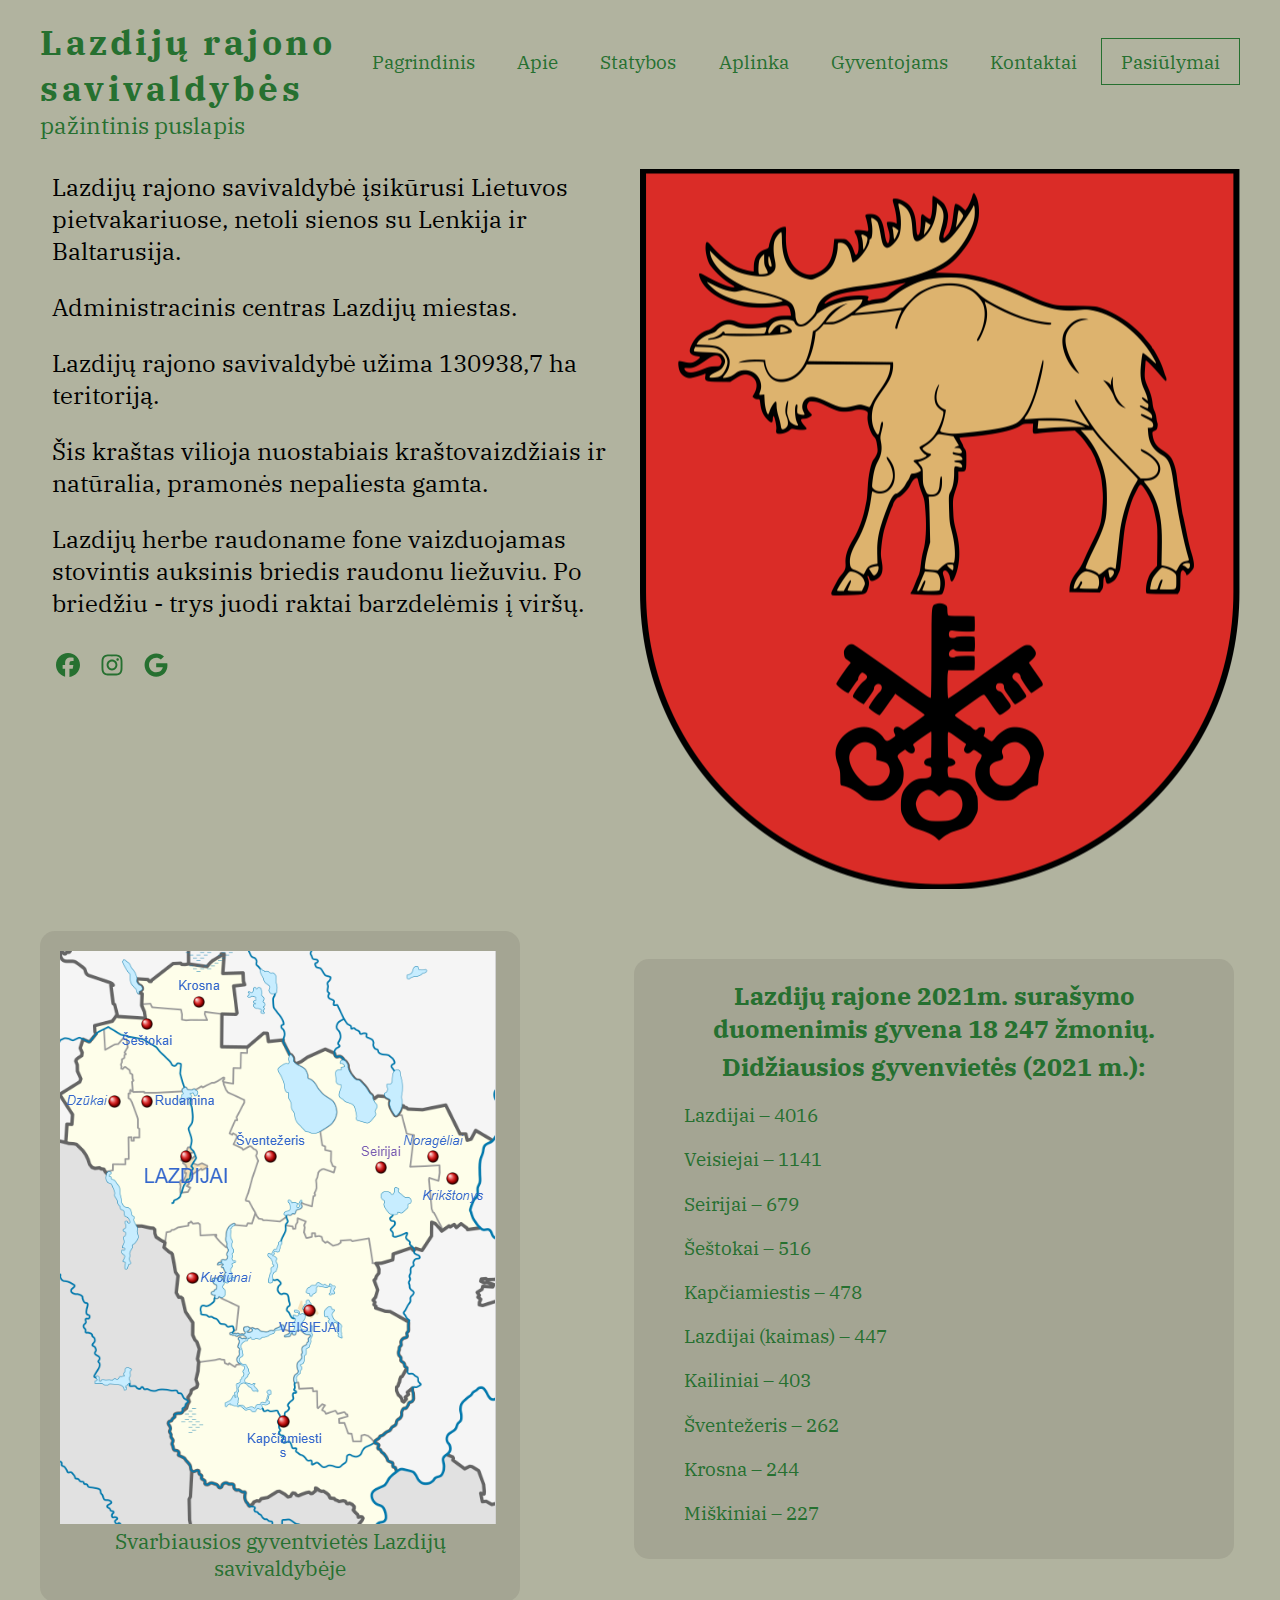
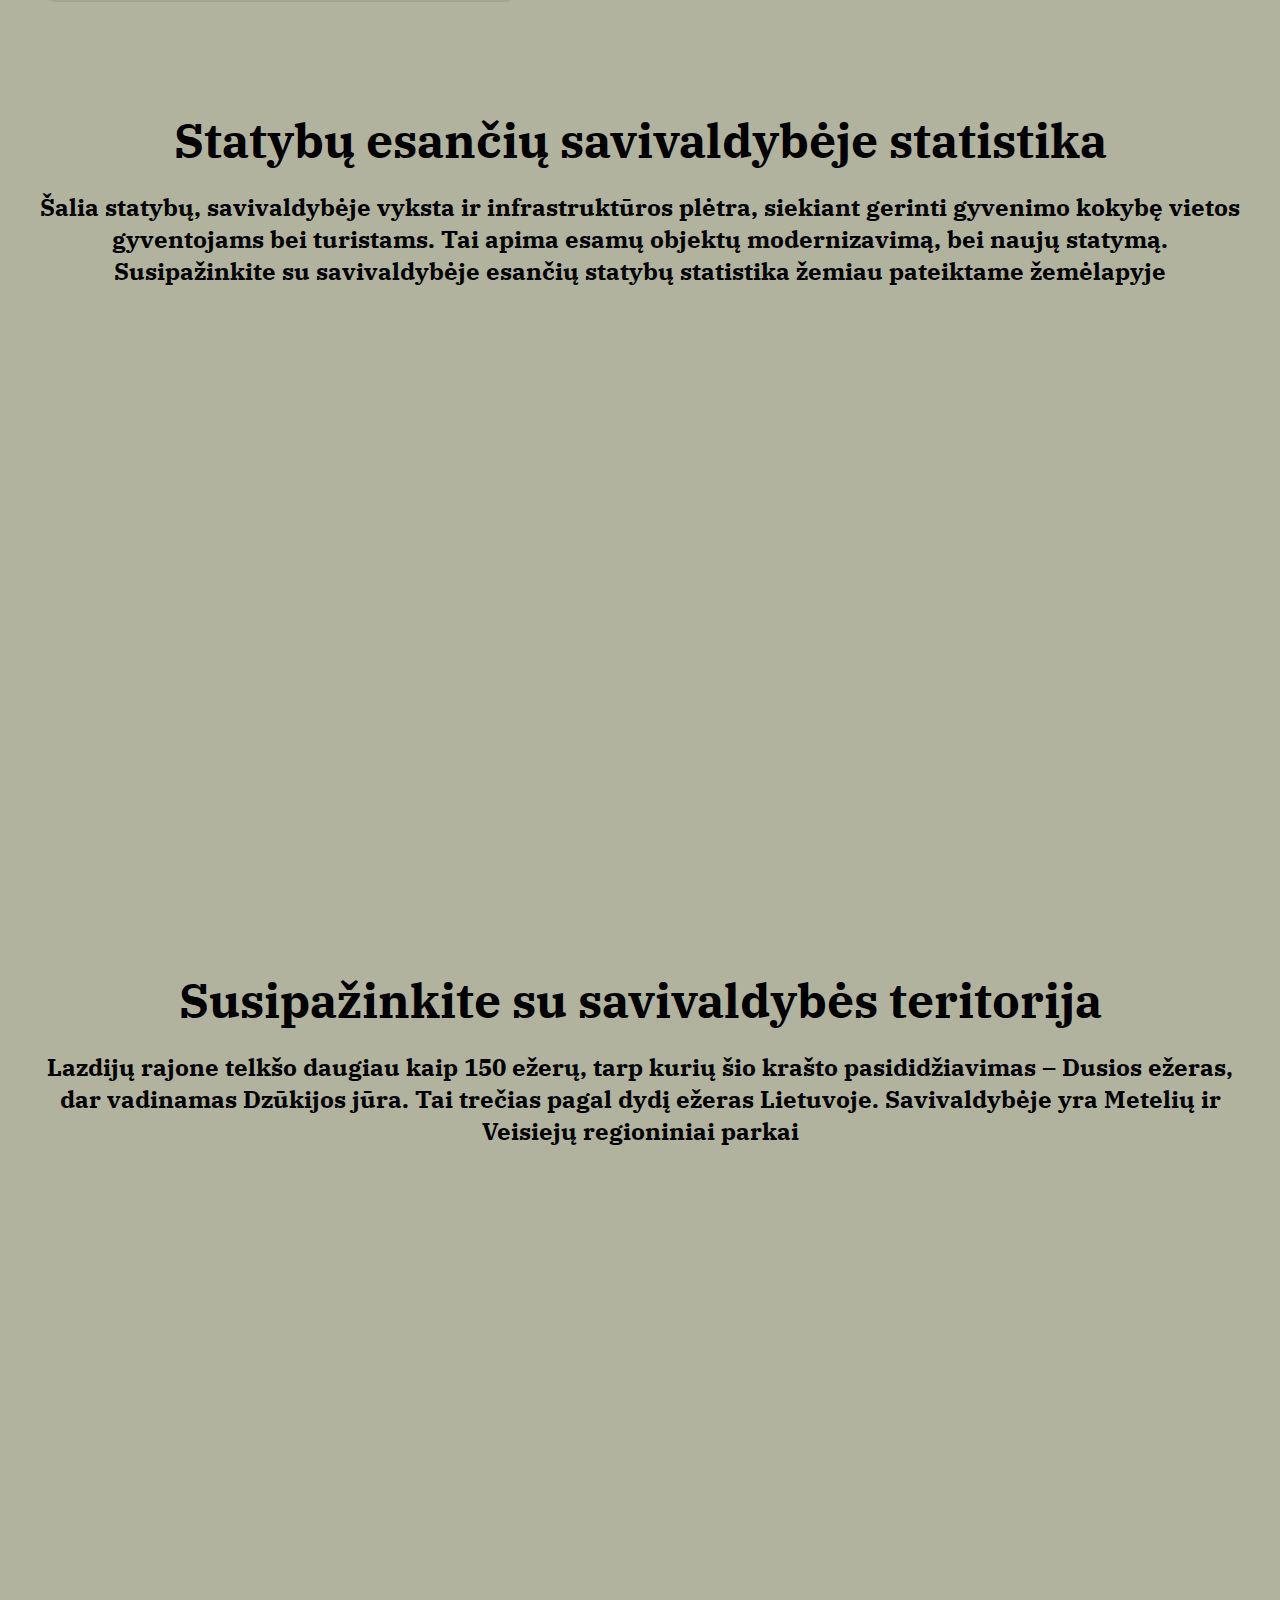
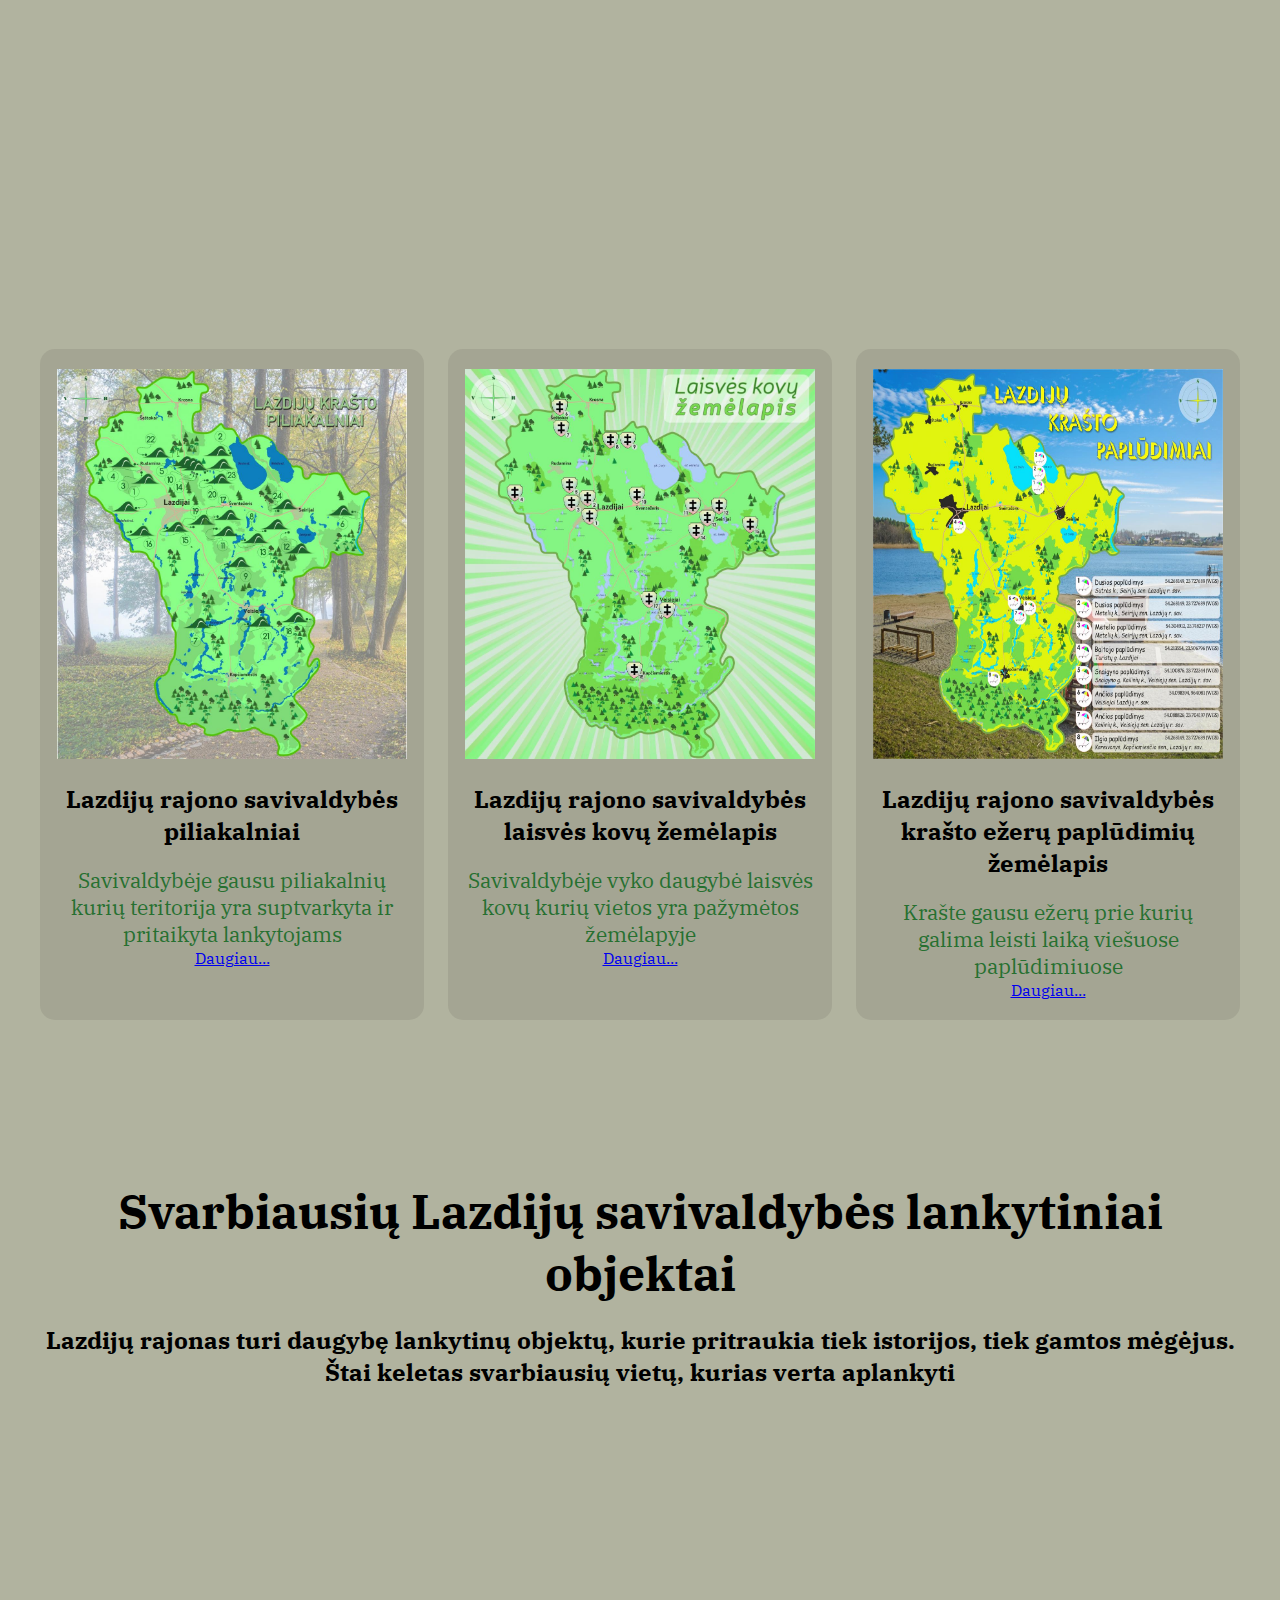
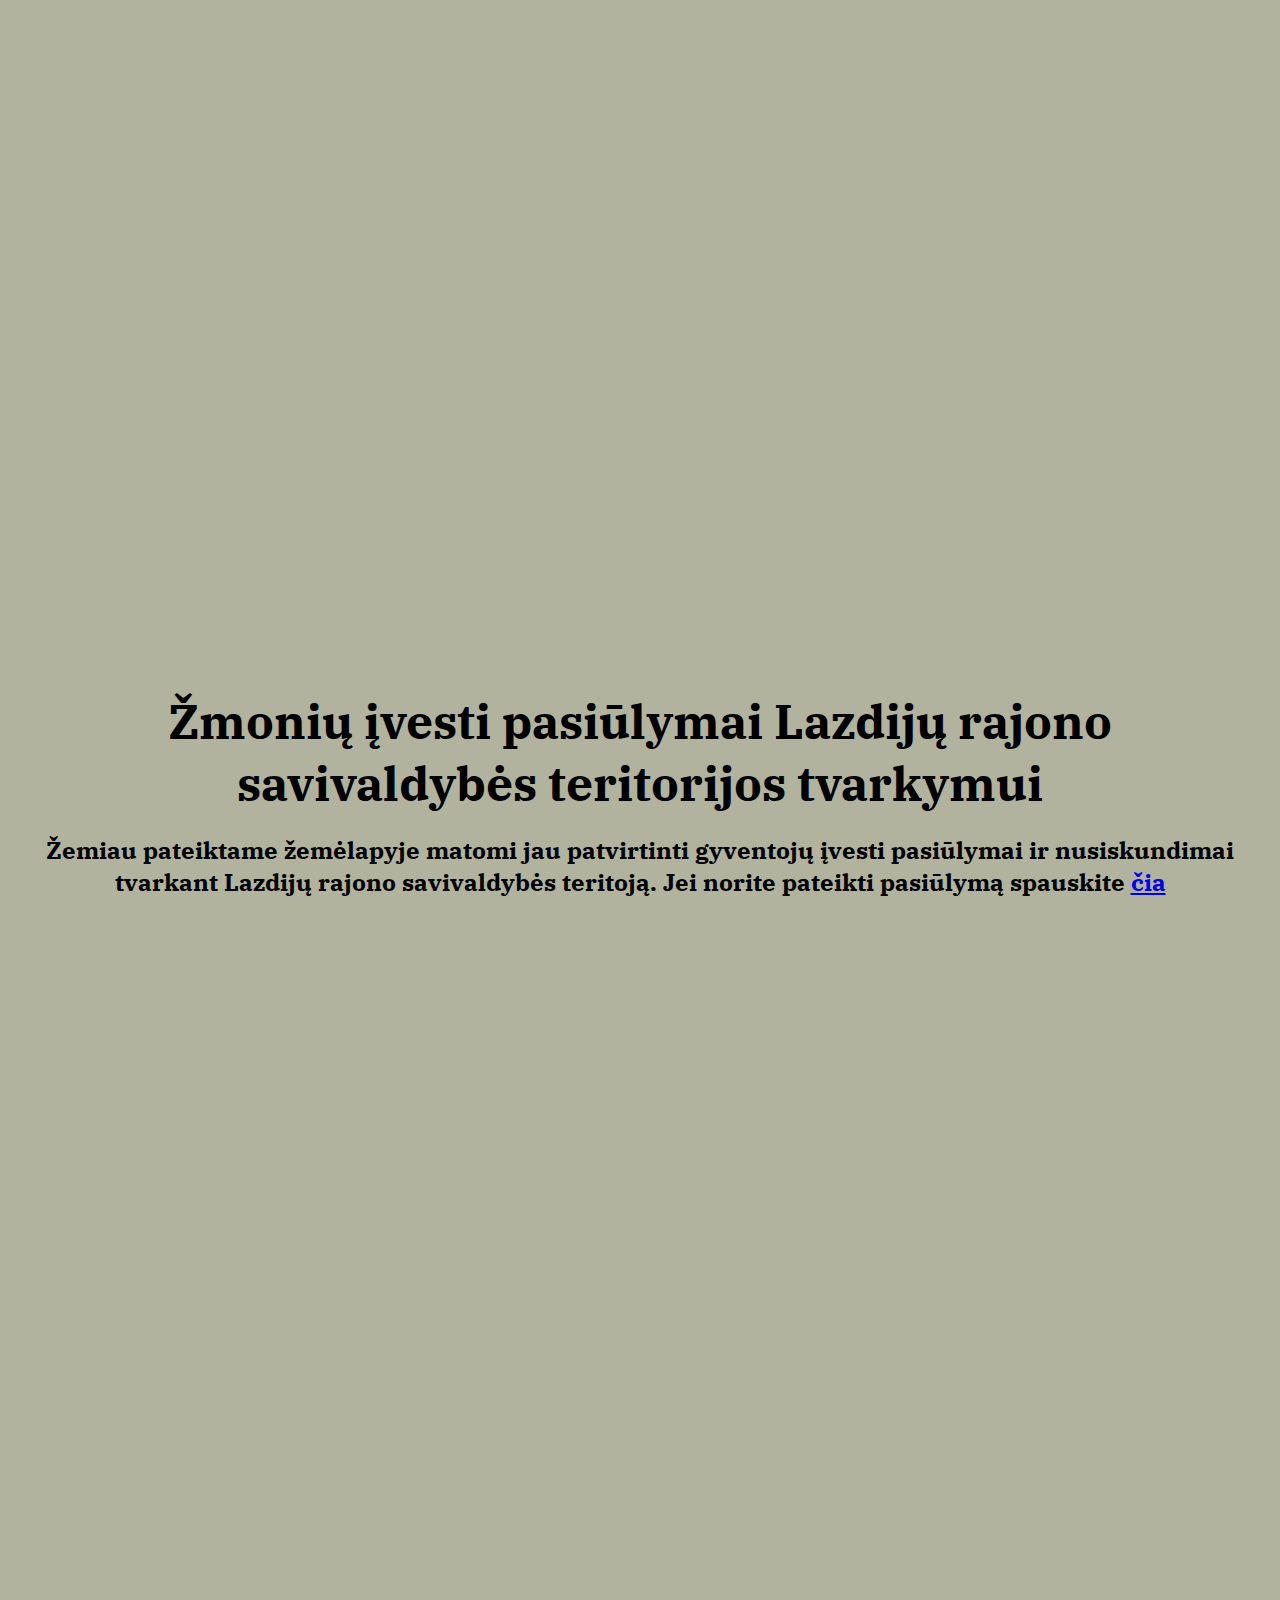
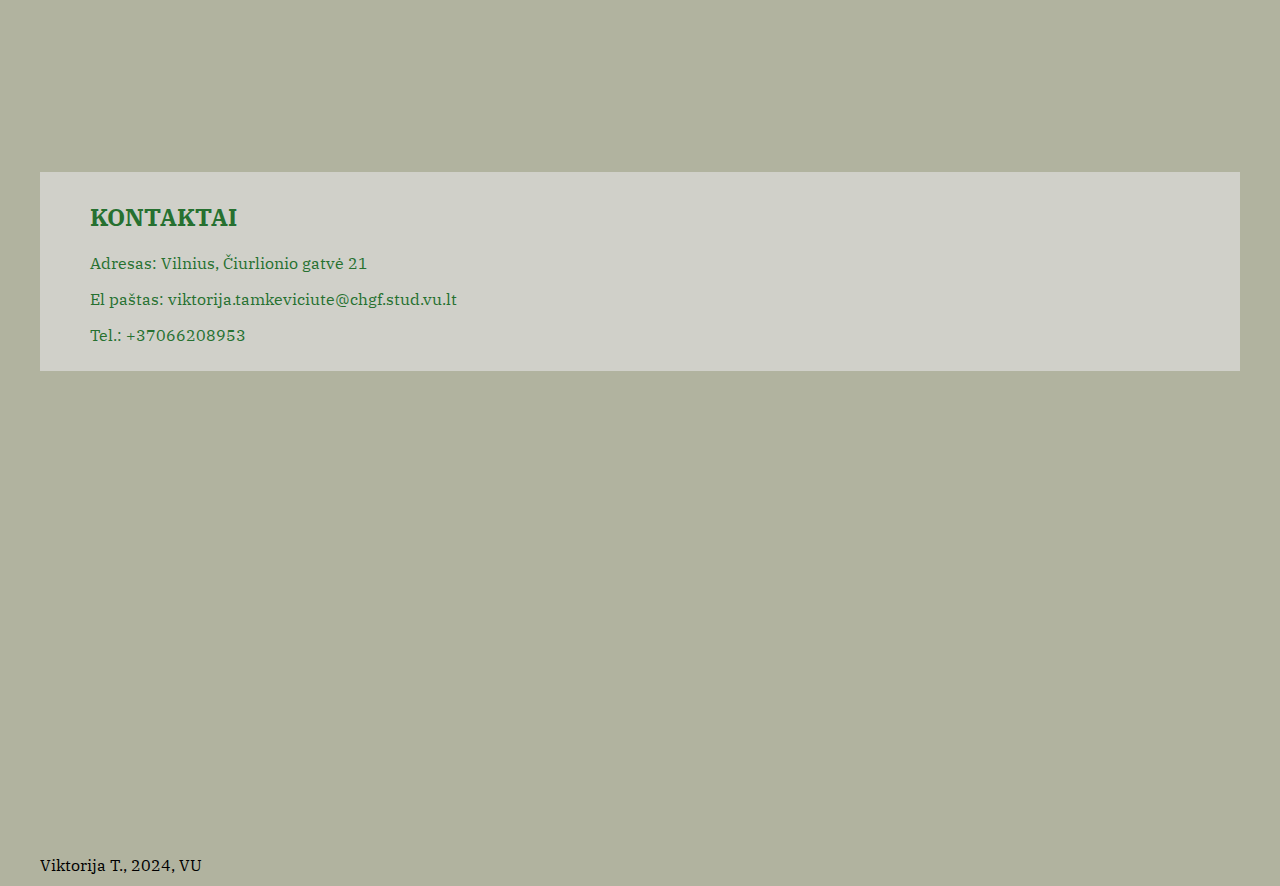
==== commit 285ef815: "pakeitimas" ====
--- a/4_darbas/index.html
+++ b/4_darbas/index.html
@@ -175,15 +175,7 @@
       </div>
     </div>
 
-    <div class="planas">
-      <img src="img/istockphoto-1343363440-612x612.jpg" class="card-img-planavimas" >
-      <div class="planavimas">
-        <h5 class="card-title">Lazdijų rajono savivaldybės strateginis plėtros planas iki 2027 metų</h5>
-        <p class="card-text">Strateginis plėtros planas apima įvairius sektorius bei siekia prisidėti prie jų.Jei norite sužinoti daugiau spauskite <a href="https://www.lazdijai.lt/data/public/uploads/2020/12/spp-iki-2027-m..pdf" data-bs-toggle="tooltip" data-bs-title="Default tooltip">čia</a>
-        </p>
-        <p class="card-text"><small class="text-body-secondary">Last updated 3 mins ago</small></p>
-      </div>
-    </div>
+ 
 
     <div id="content-maps">
       <h3> Žmonių įvesti pasiūlymai Lazdijų rajono savivaldybės teritorijos tvarkymui</h3>
@@ -208,6 +200,8 @@
         <p>El paštas: viktorija.tamkeviciute@chgf.stud.vu.lt</p>
         <p>Tel.: +37066208953</p>
       </div>
+
+      
  
        <div class="map-container">
         <iframe src="https://www.google.com/maps/embed?pb=!1m18!1m12!1m3!1d2306.540074148644!2d25.257229976335385!3d54.68252317391567!2m3!1f0!2f0!3f0!3m2!1i1024!2i768!4f13.1!3m3!1m2!1s0x46dd940b3641eed1%3A0x3ec1ca5d498dc219!2sVU%20Chemijos%20ir%20geomoksl%C5%B3%20fakultetas!5e0!3m2!1slt!2slt!4v1715939649672!5m2!1slt!2slt" width="100%" height="450" style="border:0;" allowfullscreen="" loading="lazy"></iframe>
